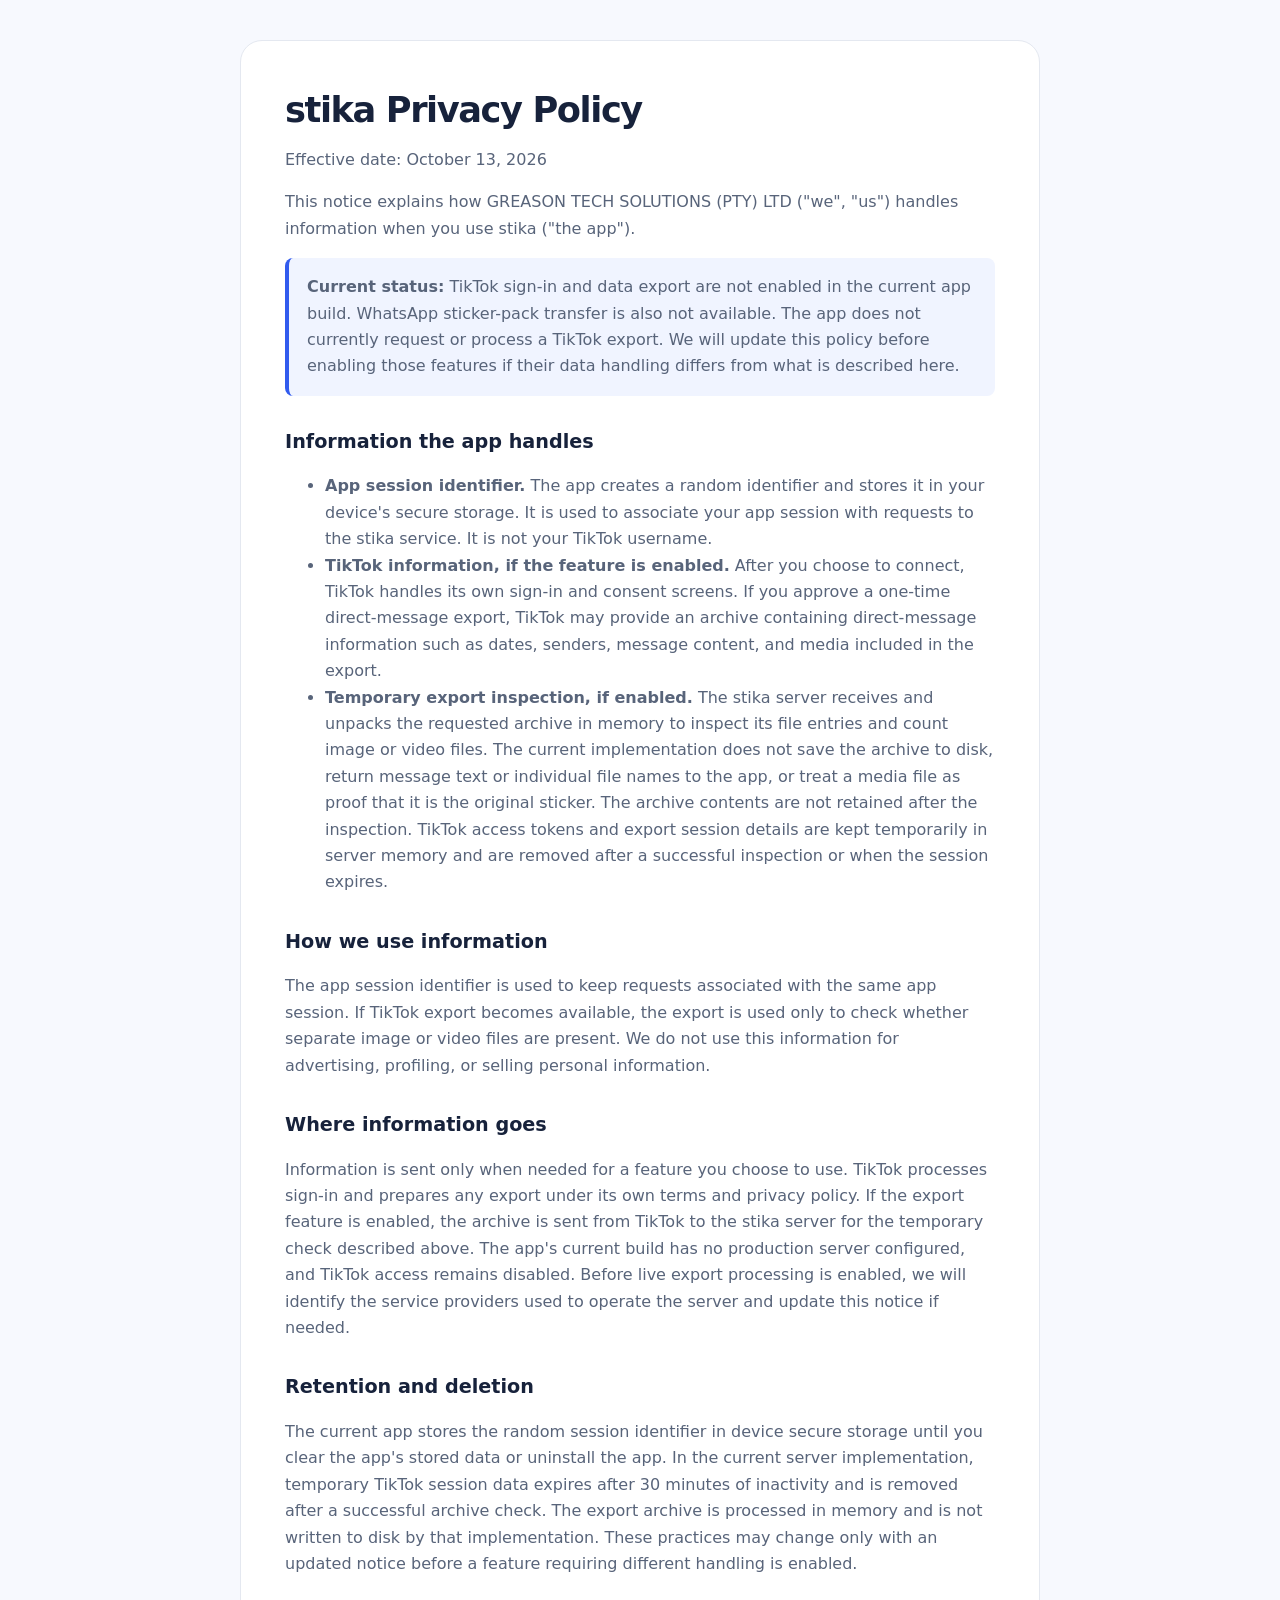
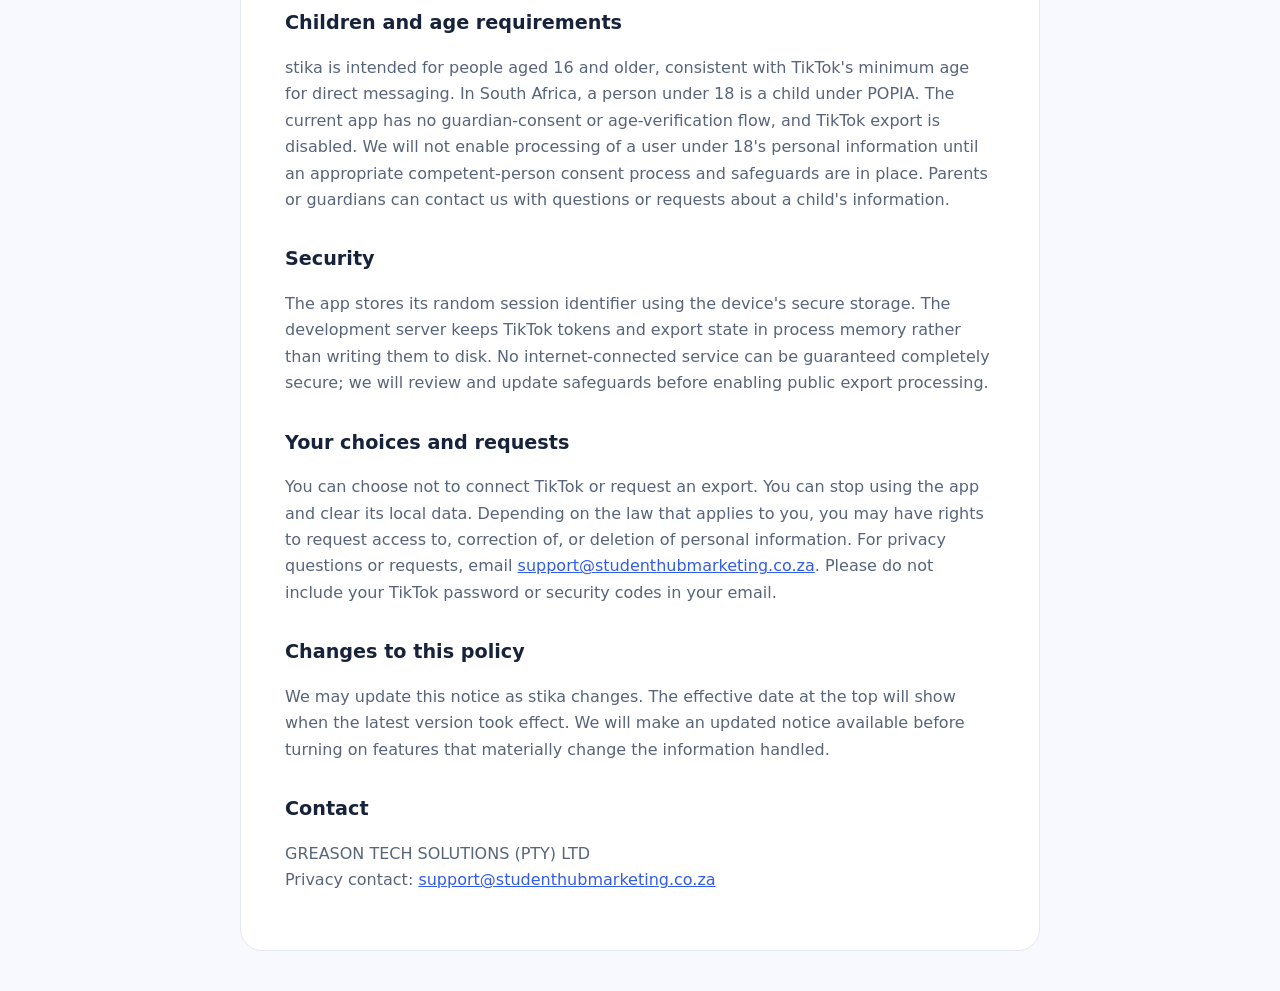
==== index.html @ 4f920cf3 "Add stika privacy policy" ====
<!doctype html>
<html lang="en">
<head>
  <meta charset="utf-8">
  <meta name="viewport" content="width=device-width, initial-scale=1">
  <meta name="description" content="Privacy Policy for the stika mobile app.">
  <title>stika Privacy Policy</title>
  <style>
    :root { color-scheme: light; --ink:#17223b; --muted:#58647a; --blue:#315bee; --line:#e4e8f0; --paper:#f7f9fe; }
    * { box-sizing:border-box; }
    body { margin:0; background:var(--paper); color:var(--ink); font:16px/1.65 system-ui,-apple-system,Segoe UI,Roboto,sans-serif; }
    main { max-width:800px; margin:40px auto; padding:40px 44px; background:#fff; border:1px solid var(--line); border-radius:22px; }
    h1 { margin:0 0 8px; font-size:2.2rem; letter-spacing:-.04em; }
    h2 { margin:30px 0 8px; font-size:1.2rem; }
    p, li { color:var(--muted); }
    a { color:var(--blue); }
    .date { margin-top:0; color:var(--muted); }
    .notice { padding:16px 18px; border-left:4px solid var(--blue); background:#f0f4ff; border-radius:8px; }
    @media(max-width:600px) { main { margin:0; padding:28px 20px; border:0; border-radius:0; } }
  </style>
</head>
<body>
<main>
  <h1>stika Privacy Policy</h1>
  <p class="date">Effective date: October 13, 2026</p>

  <p>This notice explains how GREASON TECH SOLUTIONS (PTY) LTD ("we", "us") handles information when you use stika ("the app").</p>

  <p class="notice"><strong>Current status:</strong> TikTok sign-in and data export are not enabled in the current app build. WhatsApp sticker-pack transfer is also not available. The app does not currently request or process a TikTok export. We will update this policy before enabling those features if their data handling differs from what is described here.</p>

  <h2>Information the app handles</h2>
  <ul>
    <li><strong>App session identifier.</strong> The app creates a random identifier and stores it in your device's secure storage. It is used to associate your app session with requests to the stika service. It is not your TikTok username.</li>
    <li><strong>TikTok information, if the feature is enabled.</strong> After you choose to connect, TikTok handles its own sign-in and consent screens. If you approve a one-time direct-message export, TikTok may provide an archive containing direct-message information such as dates, senders, message content, and media included in the export.</li>
    <li><strong>Temporary export inspection, if enabled.</strong> The stika server receives and unpacks the requested archive in memory to inspect its file entries and count image or video files. The current implementation does not save the archive to disk, return message text or individual file names to the app, or treat a media file as proof that it is the original sticker. The archive contents are not retained after the inspection. TikTok access tokens and export session details are kept temporarily in server memory and are removed after a successful inspection or when the session expires.</li>
  </ul>

  <h2>How we use information</h2>
  <p>The app session identifier is used to keep requests associated with the same app session. If TikTok export becomes available, the export is used only to check whether separate image or video files are present. We do not use this information for advertising, profiling, or selling personal information.</p>

  <h2>Where information goes</h2>
  <p>Information is sent only when needed for a feature you choose to use. TikTok processes sign-in and prepares any export under its own terms and privacy policy. If the export feature is enabled, the archive is sent from TikTok to the stika server for the temporary check described above. The app's current build has no production server configured, and TikTok access remains disabled. Before live export processing is enabled, we will identify the service providers used to operate the server and update this notice if needed.</p>

  <h2>Retention and deletion</h2>
  <p>The current app stores the random session identifier in device secure storage until you clear the app's stored data or uninstall the app. In the current server implementation, temporary TikTok session data expires after 30 minutes of inactivity and is removed after a successful archive check. The export archive is processed in memory and is not written to disk by that implementation. These practices may change only with an updated notice before a feature requiring different handling is enabled.</p>

  <h2>Children and age requirements</h2>
  <p>stika is intended for people aged 16 and older, consistent with TikTok's minimum age for direct messaging. In South Africa, a person under 18 is a child under POPIA. The current app has no guardian-consent or age-verification flow, and TikTok export is disabled. We will not enable processing of a user under 18's personal information until an appropriate competent-person consent process and safeguards are in place. Parents or guardians can contact us with questions or requests about a child's information.</p>

  <h2>Security</h2>
  <p>The app stores its random session identifier using the device's secure storage. The development server keeps TikTok tokens and export state in process memory rather than writing them to disk. No internet-connected service can be guaranteed completely secure; we will review and update safeguards before enabling public export processing.</p>

  <h2>Your choices and requests</h2>
  <p>You can choose not to connect TikTok or request an export. You can stop using the app and clear its local data. Depending on the law that applies to you, you may have rights to request access to, correction of, or deletion of personal information. For privacy questions or requests, email <a href="mailto:support@studenthubmarketing.co.za">support@studenthubmarketing.co.za</a>. Please do not include your TikTok password or security codes in your email.</p>

  <h2>Changes to this policy</h2>
  <p>We may update this notice as stika changes. The effective date at the top will show when the latest version took effect. We will make an updated notice available before turning on features that materially change the information handled.</p>

  <h2>Contact</h2>
  <p>GREASON TECH SOLUTIONS (PTY) LTD<br>
  Privacy contact: <a href="mailto:support@studenthubmarketing.co.za">support@studenthubmarketing.co.za</a></p>
</main>
</body>
</html>
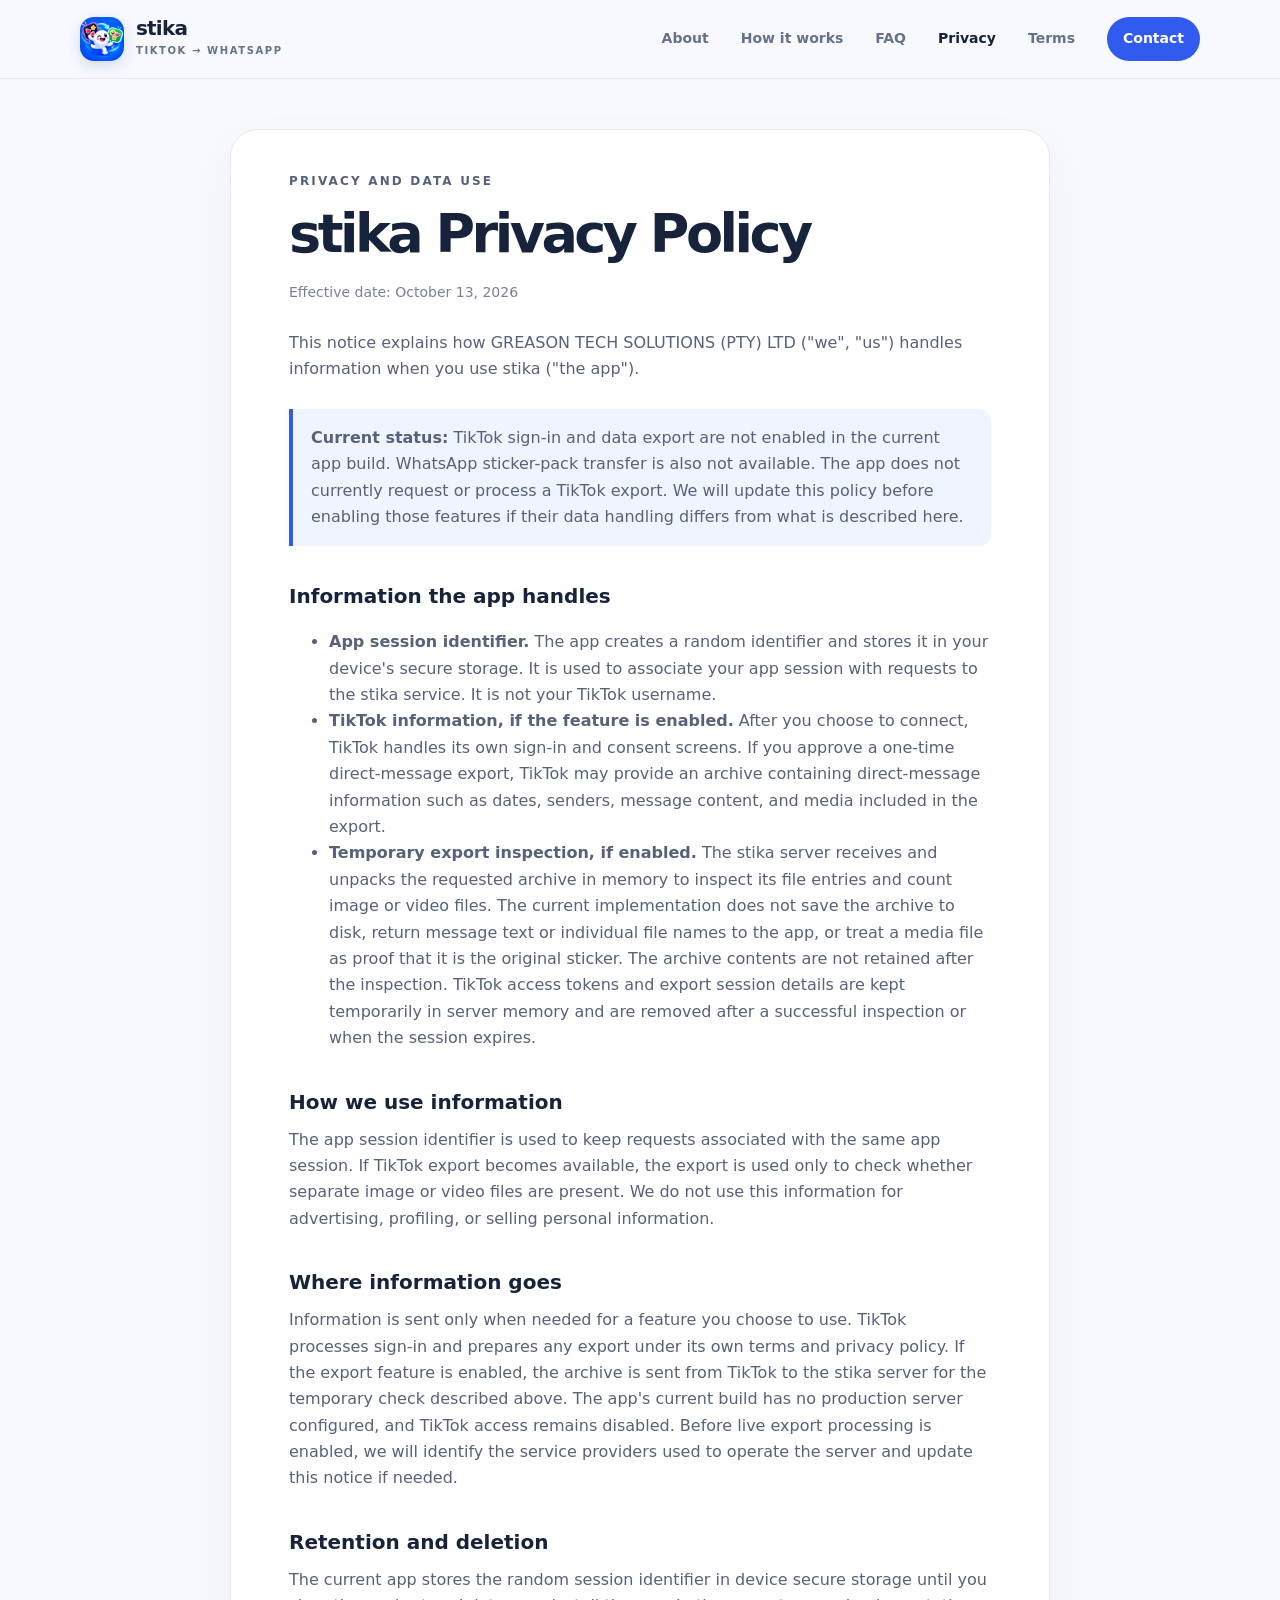
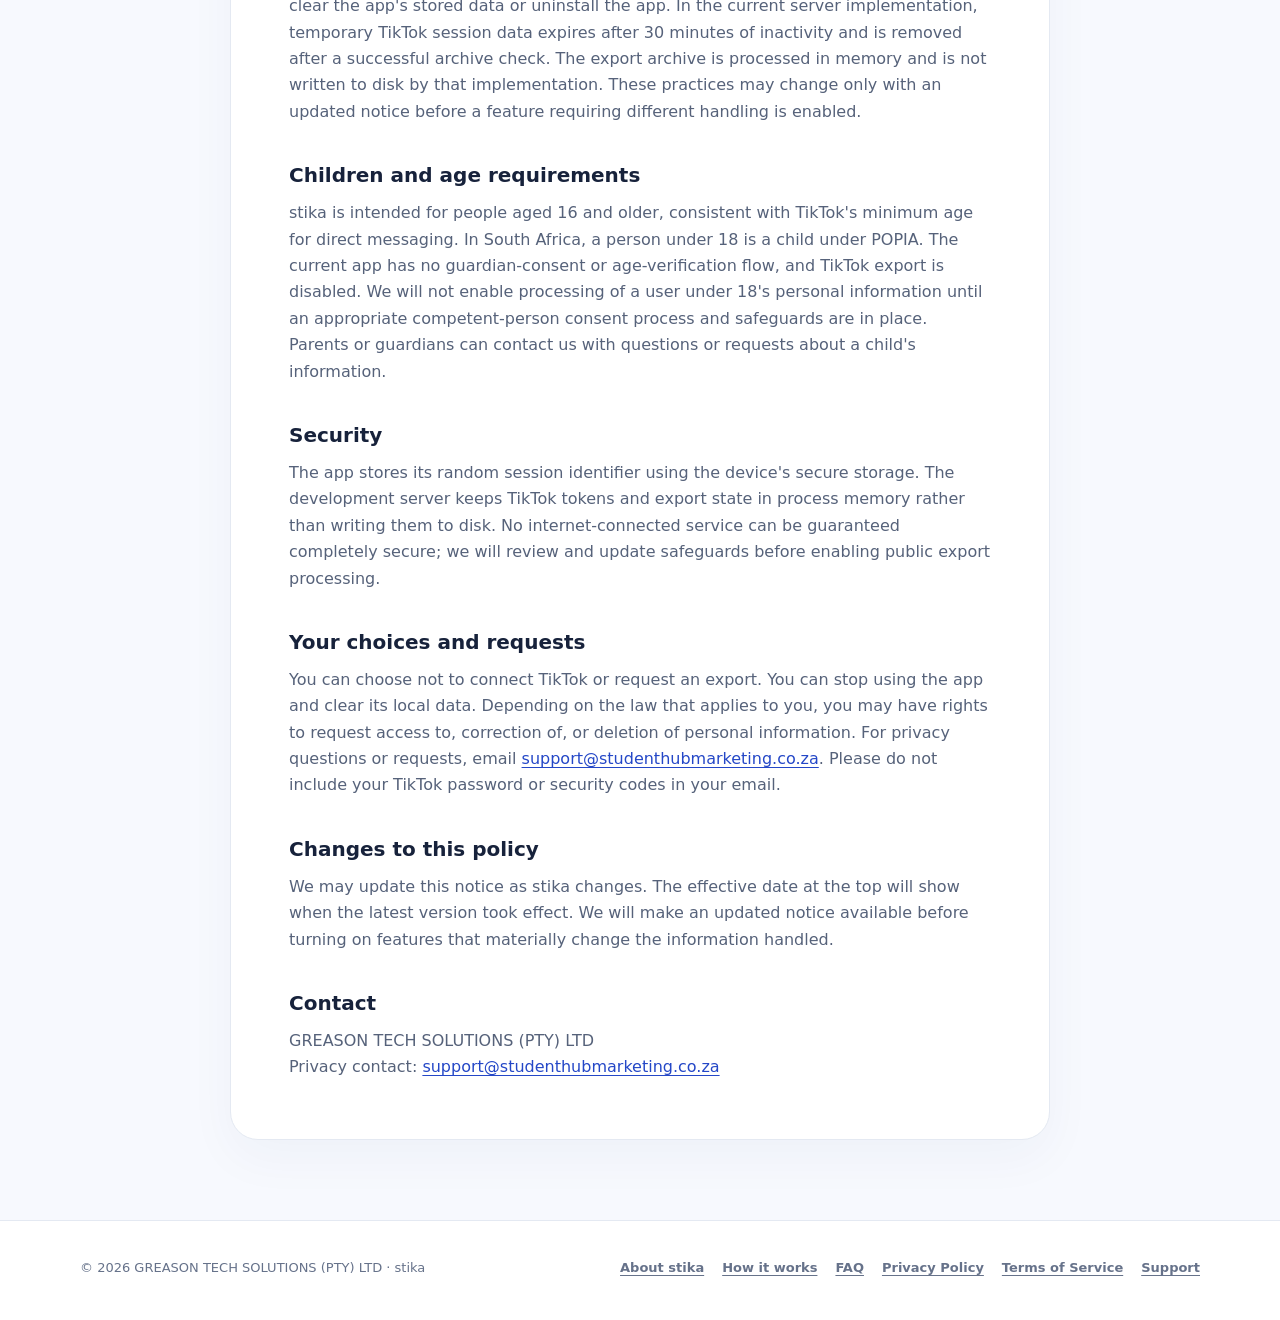
==== commit f12bfbc4: "Publish Stika website and approved terms" ====
--- a/index.html
+++ b/index.html
@@ -4,29 +4,36 @@
   <meta charset="utf-8">
   <meta name="viewport" content="width=device-width, initial-scale=1">
   <meta name="description" content="Privacy Policy for the stika mobile app.">
+  <meta name="theme-color" content="#f7f9fe">
   <title>stika Privacy Policy</title>
-  <style>
-    :root { color-scheme: light; --ink:#17223b; --muted:#58647a; --blue:#315bee; --line:#e4e8f0; --paper:#f7f9fe; }
-    * { box-sizing:border-box; }
-    body { margin:0; background:var(--paper); color:var(--ink); font:16px/1.65 system-ui,-apple-system,Segoe UI,Roboto,sans-serif; }
-    main { max-width:800px; margin:40px auto; padding:40px 44px; background:#fff; border:1px solid var(--line); border-radius:22px; }
-    h1 { margin:0 0 8px; font-size:2.2rem; letter-spacing:-.04em; }
-    h2 { margin:30px 0 8px; font-size:1.2rem; }
-    p, li { color:var(--muted); }
-    a { color:var(--blue); }
-    .date { margin-top:0; color:var(--muted); }
-    .notice { padding:16px 18px; border-left:4px solid var(--blue); background:#f0f4ff; border-radius:8px; }
-    @media(max-width:600px) { main { margin:0; padding:28px 20px; border:0; border-radius:0; } }
-  </style>
+  <link rel="icon" href="assets/stika-icon.png" type="image/png">
+  <link rel="stylesheet" href="site.css">
 </head>
 <body>
-<main>
+<header class="site-header">
+  <div class="wrap nav">
+    <a class="brand" href="about.html" aria-label="stika home">
+      <img src="assets/stika-icon.png" alt="">
+      <span><strong>stika</strong><small>TIKTOK → WHATSAPP</small></span>
+    </a>
+    <nav class="nav-links" aria-label="Main navigation">
+      <a href="about.html">About</a>
+      <a href="how-it-works.html">How it works</a>
+      <a href="faq.html">FAQ</a>
+      <a href="index.html" aria-current="page">Privacy</a>
+      <a href="terms.html">Terms</a>
+      <a href="mailto:support@studenthubmarketing.co.za" class="nav-cta">Contact</a>
+    </nav>
+  </div>
+</header>
+<main class="legal">
+  <p class="eyebrow">Privacy and data use</p>
   <h1>stika Privacy Policy</h1>
   <p class="date">Effective date: October 13, 2026</p>
 
   <p>This notice explains how GREASON TECH SOLUTIONS (PTY) LTD ("we", "us") handles information when you use stika ("the app").</p>
 
-  <p class="notice"><strong>Current status:</strong> TikTok sign-in and data export are not enabled in the current app build. WhatsApp sticker-pack transfer is also not available. The app does not currently request or process a TikTok export. We will update this policy before enabling those features if their data handling differs from what is described here.</p>
+  <p class="policy-notice"><strong>Current status:</strong> TikTok sign-in and data export are not enabled in the current app build. WhatsApp sticker-pack transfer is also not available. The app does not currently request or process a TikTok export. We will update this policy before enabling those features if their data handling differs from what is described here.</p>
 
   <h2>Information the app handles</h2>
   <ul>
@@ -57,8 +64,20 @@
   <p>We may update this notice as stika changes. The effective date at the top will show when the latest version took effect. We will make an updated notice available before turning on features that materially change the information handled.</p>
 
   <h2>Contact</h2>
-  <p>GREASON TECH SOLUTIONS (PTY) LTD<br>
-  Privacy contact: <a href="mailto:support@studenthubmarketing.co.za">support@studenthubmarketing.co.za</a></p>
+  <p>GREASON TECH SOLUTIONS (PTY) LTD<br>Privacy contact: <a href="mailto:support@studenthubmarketing.co.za">support@studenthubmarketing.co.za</a></p>
 </main>
+<footer class="footer">
+  <div class="wrap footer-inner">
+    <p>© 2026 GREASON TECH SOLUTIONS (PTY) LTD · stika</p>
+    <nav class="footer-links" aria-label="Legal and product links">
+      <a href="about.html">About stika</a>
+      <a href="how-it-works.html">How it works</a>
+      <a href="faq.html">FAQ</a>
+      <a href="index.html">Privacy Policy</a>
+      <a href="terms.html">Terms of Service</a>
+      <a href="mailto:support@studenthubmarketing.co.za">Support</a>
+    </nav>
+  </div>
+</footer>
 </body>
 </html>
--- a/site.css
+++ b/site.css
@@ -0,0 +1,110 @@
+:root {
+  color-scheme: light;
+  --ink: #17223b;
+  --muted: #66728a;
+  --blue: #315bee;
+  --blue-dark: #2447c7;
+  --line: #e4e9f2;
+  --paper: #f7f9fe;
+  --white: #fff;
+  --mint: #e8f6ef;
+  --amber: #fff3df;
+  --radius: 24px;
+}
+
+* { box-sizing: border-box; }
+html { scroll-behavior: smooth; }
+body {
+  margin: 0;
+  color: var(--ink);
+  background: var(--paper);
+  font: 16px/1.65 Inter, ui-sans-serif, system-ui, -apple-system, BlinkMacSystemFont, "Segoe UI", sans-serif;
+}
+a { color: var(--blue-dark); text-underline-offset: 3px; }
+a:hover { color: var(--blue); }
+.wrap { width: min(1120px, calc(100% - 48px)); margin-inline: auto; }
+.site-header { position: sticky; z-index: 5; top: 0; border-bottom: 1px solid rgba(228,233,242,.9); background: rgba(247,249,254,.94); backdrop-filter: blur(16px); }
+.nav { min-height: 78px; display: flex; align-items: center; justify-content: space-between; gap: 28px; }
+.brand { display: inline-flex; align-items: center; gap: 12px; color: var(--ink); text-decoration: none; }
+.brand img { width: 44px; height: 44px; border-radius: 14px; box-shadow: 0 5px 14px rgba(33,63,135,.16); }
+.brand strong { display: block; font-size: 20px; line-height: 1.05; letter-spacing: -.04em; }
+.brand small { display: block; margin-top: 4px; color: var(--muted); font-size: 10px; font-weight: 800; letter-spacing: .16em; }
+.nav-links { display: flex; align-items: center; gap: clamp(14px, 3vw, 32px); }
+.nav-links a { color: var(--muted); font-size: 14px; font-weight: 700; text-decoration: none; }
+.nav-links a:hover, .nav-links a[aria-current="page"] { color: var(--ink); }
+.nav-cta { padding: 10px 16px; border-radius: 999px; color: white !important; background: var(--blue); }
+.hero { position: relative; overflow: hidden; padding: 92px 0 82px; }
+.hero::before { position: absolute; z-index: -1; top: -170px; right: -95px; width: 560px; height: 560px; border-radius: 50%; background: radial-gradient(circle, #dce8ff 0%, rgba(220,232,255,0) 70%); content: ""; }
+.hero-grid { display: grid; grid-template-columns: 1.1fr .9fr; align-items: center; gap: 56px; }
+.eyebrow { margin: 0 0 14px; color: var(--blue-dark); font-size: 12px; font-weight: 900; letter-spacing: .18em; text-transform: uppercase; }
+h1, h2, h3, p { margin-top: 0; }
+h1 { max-width: 700px; margin-bottom: 20px; font-size: clamp(42px, 6.3vw, 72px); line-height: 1.02; letter-spacing: -.065em; }
+.hero-copy { max-width: 620px; color: var(--muted); font-size: clamp(18px, 2vw, 21px); line-height: 1.55; }
+.hero-actions { display: flex; flex-wrap: wrap; gap: 12px; margin-top: 30px; }
+.button { display: inline-flex; min-height: 48px; align-items: center; justify-content: center; padding: 12px 19px; border: 1px solid var(--blue); border-radius: 15px; color: white; background: var(--blue); font-weight: 800; text-decoration: none; box-shadow: 0 9px 24px rgba(49,91,238,.16); }
+.button:hover { color: white; background: var(--blue-dark); }
+.button.secondary { border-color: var(--line); color: var(--ink); background: white; box-shadow: none; }
+.transfer-card { position: relative; min-height: 330px; display: grid; place-items: center; border: 1px solid #e4ebfb; border-radius: 34px; background: linear-gradient(145deg, #edf3ff, #e8eeff); }
+.transfer-orbit { position: absolute; width: 255px; height: 255px; border: 1px solid rgba(49,91,238,.18); border-radius: 50%; }
+.transfer-flow { position: relative; display: flex; align-items: center; gap: 12px; }
+.app-tile { width: 122px; min-height: 128px; display: grid; place-items: center; align-content: center; gap: 8px; border-radius: 26px; background: white; box-shadow: 0 14px 34px rgba(26,47,99,.1); }
+.app-tile .symbol { font-size: 38px; font-weight: 900; line-height: 1; }
+.app-tile strong { font-size: 15px; }
+.app-tile.tiktok { border-bottom: 5px solid #fe2c55; }
+.app-tile.whatsapp { border-bottom: 5px solid #20c875; }
+.flow-arrow { color: var(--blue); font-size: 34px; font-weight: 900; }
+.status-pill { position: absolute; right: 20px; bottom: 20px; padding: 8px 12px; border: 1px solid #f1dfc1; border-radius: 999px; color: #946018; background: #fff8eb; font-size: 11px; font-weight: 800; }
+.section { padding: 76px 0; }
+.section.white { background: white; }
+.section-heading { max-width: 700px; margin-bottom: 34px; }
+.section-heading h2 { margin-bottom: 12px; font-size: clamp(30px, 4vw, 46px); line-height: 1.1; letter-spacing: -.05em; }
+.section-heading p { color: var(--muted); font-size: 18px; }
+.steps { display: grid; grid-template-columns: repeat(4, 1fr); gap: 16px; }
+.step-card, .info-card, .faq-item { padding: 23px; border: 1px solid var(--line); border-radius: 22px; background: white; }
+.step-num { display: inline-grid; width: 34px; height: 34px; place-items: center; margin-bottom: 18px; border-radius: 12px; color: var(--blue-dark); background: #edf1ff; font-size: 12px; font-weight: 900; }
+.step-card h3, .info-card h3, .faq-item h3 { margin-bottom: 8px; font-size: 17px; letter-spacing: -.02em; }
+.step-card p, .info-card p, .faq-item p { margin-bottom: 0; color: var(--muted); font-size: 14px; }
+.two-col { display: grid; grid-template-columns: 1fr 1fr; gap: 18px; }
+.info-card { padding: 28px; }
+.info-card.accent { border-color: #dbe7ff; background: #eef3ff; }
+.info-card.green { border-color: #d6ecdf; background: #f0f9f4; }
+.info-card.amber { border-color: #f1e1c6; background: var(--amber); }
+.callout { padding: 20px 22px; border-left: 4px solid var(--blue); border-radius: 0 16px 16px 0; color: #41506b; background: #eef3ff; }
+.faq-list { display: grid; grid-template-columns: 1fr 1fr; gap: 14px; }
+.footer { padding: 36px 0 42px; border-top: 1px solid var(--line); background: white; }
+.footer-inner { display: flex; align-items: center; justify-content: space-between; gap: 24px; }
+.footer p { margin: 0; color: var(--muted); font-size: 13px; }
+.footer-links { display: flex; flex-wrap: wrap; gap: 18px; }
+.footer-links a { color: var(--muted); font-size: 13px; font-weight: 700; }
+.legal { max-width: 820px; margin: 50px auto 80px; padding: 42px clamp(24px, 6vw, 58px); border: 1px solid var(--line); border-radius: 28px; background: white; box-shadow: 0 18px 50px rgba(35,52,94,.04); }
+.legal h1 { font-size: clamp(36px, 5vw, 54px); }
+.legal h2 { margin-top: 34px; margin-bottom: 8px; font-size: 20px; }
+.legal p, .legal li { color: #56627a; }
+.legal .date { margin-bottom: 26px; color: #778199; font-size: 14px; }
+.draft-banner { margin-bottom: 24px; padding: 14px 16px; border: 1px solid #f1d59a; border-radius: 14px; color: #7b4b05; background: #fff8e8; font-weight: 800; }
+.policy-notice { margin: 26px 0; padding: 16px 18px; border-left: 4px solid var(--blue); border-radius: 0 12px 12px 0; background: #f0f4ff; }
+.small { color: var(--muted); font-size: 13px; }
+@media (max-width: 800px) {
+  .hero { padding: 64px 0 54px; }
+  .hero-grid { grid-template-columns: 1fr; gap: 32px; }
+  .transfer-card { min-height: 270px; }
+  .steps { grid-template-columns: 1fr 1fr; }
+}
+@media (max-width: 560px) {
+  .wrap { width: min(100% - 32px, 1120px); }
+  .nav { min-height: 70px; align-items: flex-start; padding: 12px 0; }
+  .brand img { width: 38px; height: 38px; }
+  .brand strong { font-size: 18px; }
+  .brand small { font-size: 8px; }
+  .nav-links { max-width: 57%; flex-wrap: wrap; justify-content: flex-end; gap: 6px 13px; padding-top: 4px; }
+  .nav-links a { font-size: 12px; }
+  .nav-cta { padding: 5px 10px; }
+  .hero { padding: 54px 0 46px; }
+  .transfer-card { min-height: 235px; }
+  .transfer-orbit { width: 205px; height: 205px; }
+  .app-tile { width: 100px; min-height: 110px; }
+  .section { padding: 56px 0; }
+  .steps, .two-col, .faq-list { grid-template-columns: 1fr; }
+  .footer-inner { align-items: flex-start; flex-direction: column; }
+  .legal { margin: 24px auto 48px; padding: 28px 22px; border-radius: 18px; }
+}
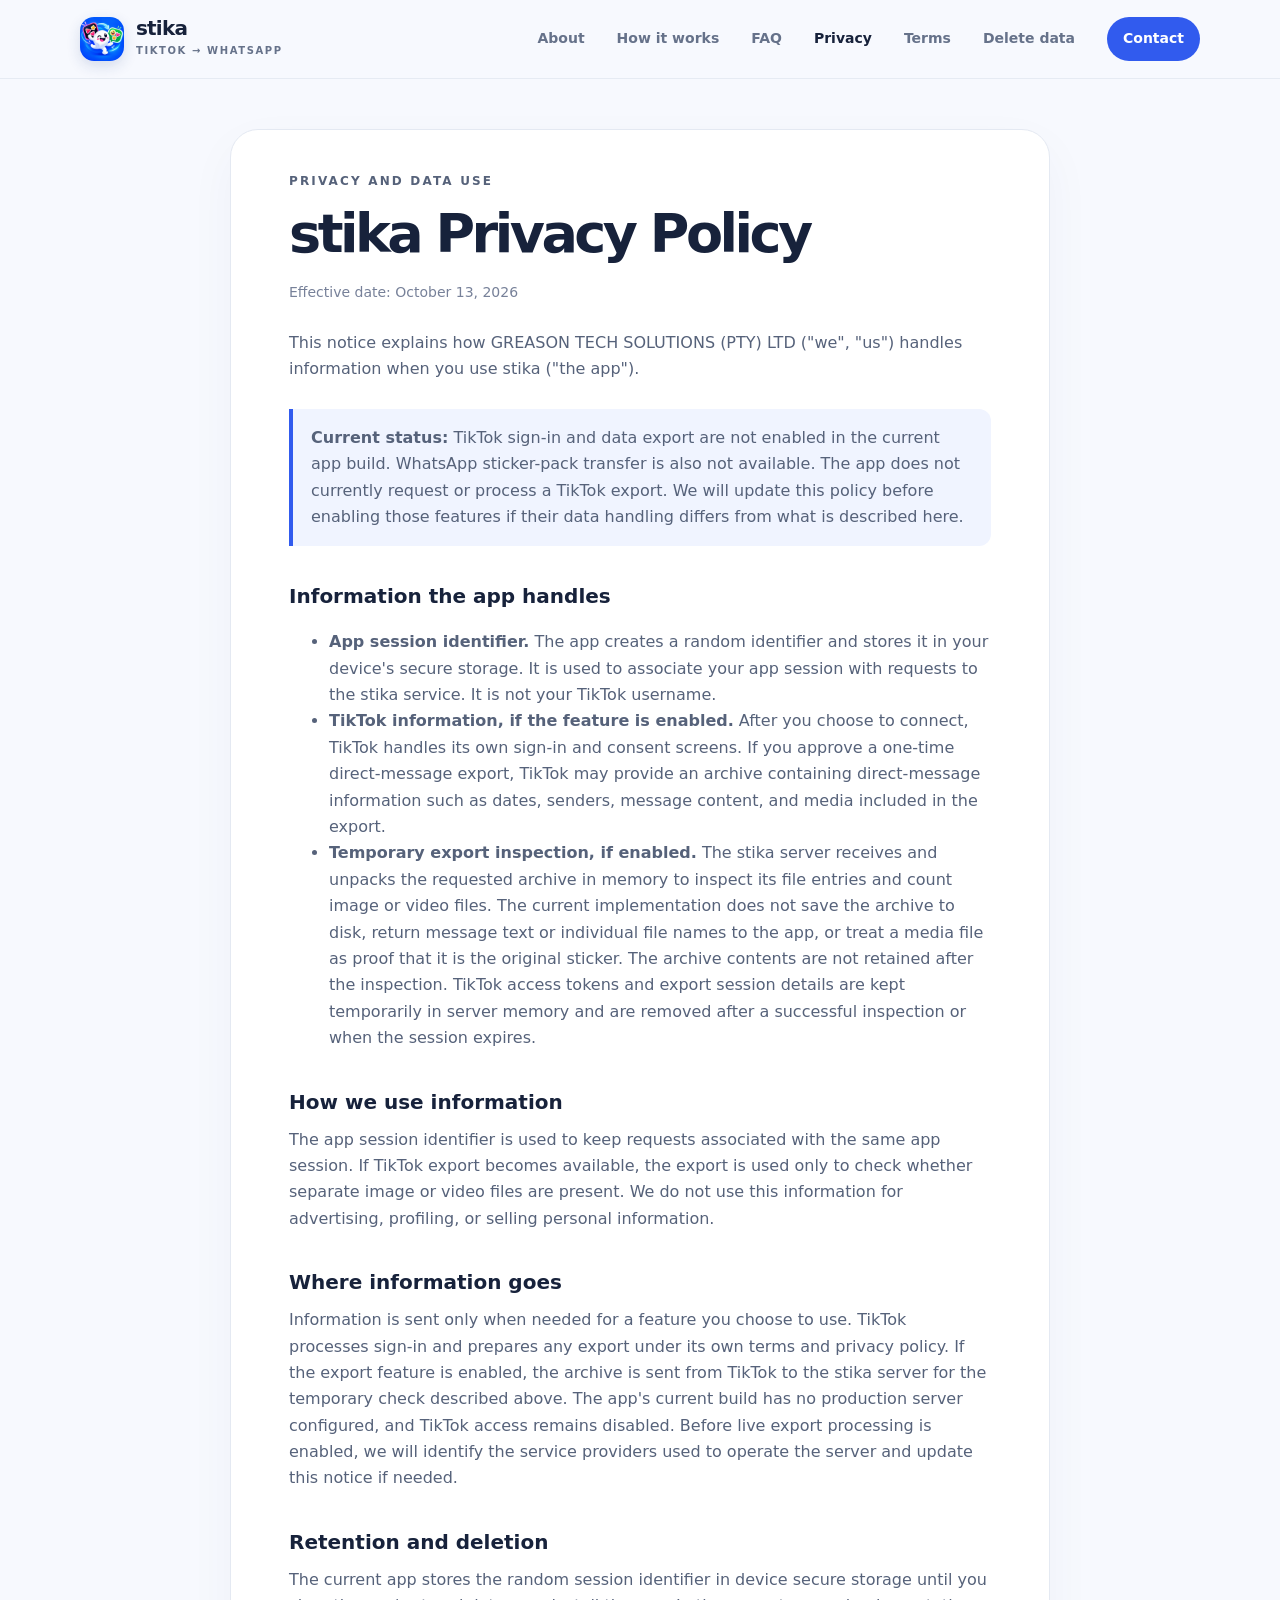
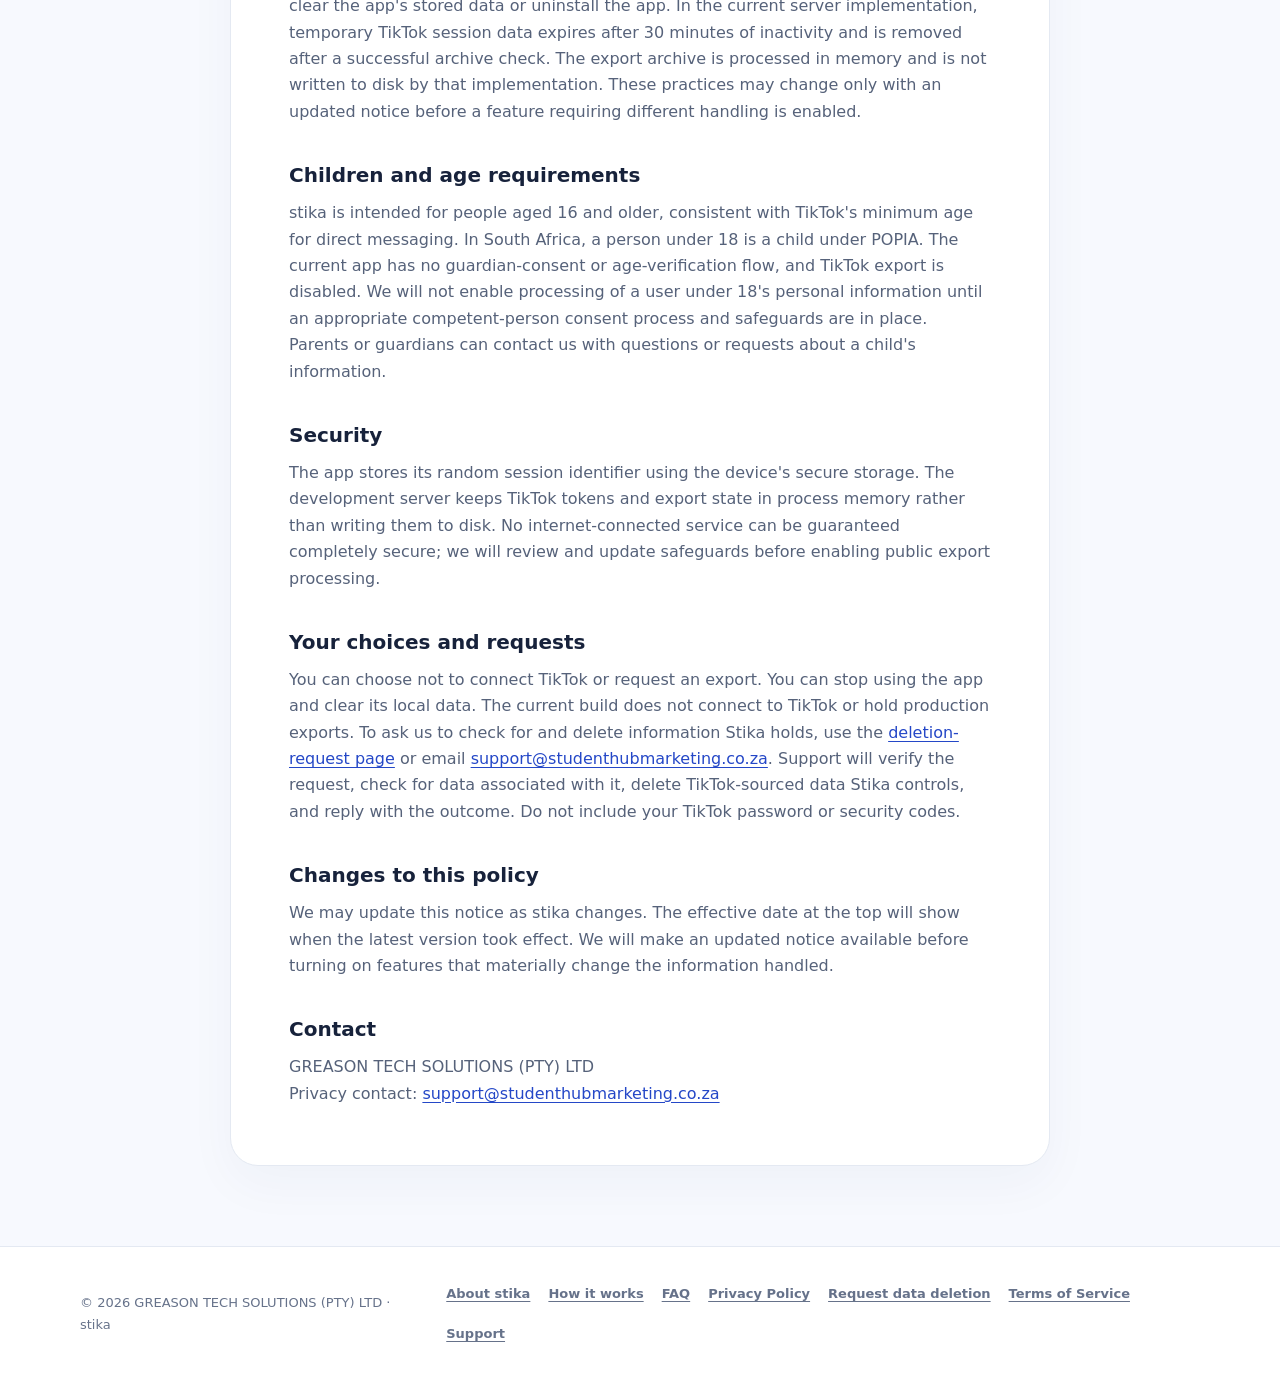
==== commit fd72891e: "Add Stika data deletion request flow" ====
--- a/index.html
+++ b/index.html
@@ -22,6 +22,7 @@
       <a href="faq.html">FAQ</a>
       <a href="index.html" aria-current="page">Privacy</a>
       <a href="terms.html">Terms</a>
+      <a href="deletion.html">Delete data</a>
       <a href="mailto:support@studenthubmarketing.co.za" class="nav-cta">Contact</a>
     </nav>
   </div>
@@ -58,7 +59,7 @@
   <p>The app stores its random session identifier using the device's secure storage. The development server keeps TikTok tokens and export state in process memory rather than writing them to disk. No internet-connected service can be guaranteed completely secure; we will review and update safeguards before enabling public export processing.</p>
 
   <h2>Your choices and requests</h2>
-  <p>You can choose not to connect TikTok or request an export. You can stop using the app and clear its local data. Depending on the law that applies to you, you may have rights to request access to, correction of, or deletion of personal information. For privacy questions or requests, email <a href="mailto:support@studenthubmarketing.co.za">support@studenthubmarketing.co.za</a>. Please do not include your TikTok password or security codes in your email.</p>
+  <p>You can choose not to connect TikTok or request an export. You can stop using the app and clear its local data. The current build does not connect to TikTok or hold production exports. To ask us to check for and delete information Stika holds, use the <a href="deletion.html">deletion-request page</a> or email <a href="mailto:support@studenthubmarketing.co.za?subject=%5Bstika%20privacy%20request%5D%20Data%20deletion">support@studenthubmarketing.co.za</a>. Support will verify the request, check for data associated with it, delete TikTok-sourced data Stika controls, and reply with the outcome. Do not include your TikTok password or security codes.</p>
 
   <h2>Changes to this policy</h2>
   <p>We may update this notice as stika changes. The effective date at the top will show when the latest version took effect. We will make an updated notice available before turning on features that materially change the information handled.</p>
@@ -74,6 +75,7 @@
       <a href="how-it-works.html">How it works</a>
       <a href="faq.html">FAQ</a>
       <a href="index.html">Privacy Policy</a>
+      <a href="deletion.html">Request data deletion</a>
       <a href="terms.html">Terms of Service</a>
       <a href="mailto:support@studenthubmarketing.co.za">Support</a>
     </nav>
--- a/site.css
+++ b/site.css
@@ -84,6 +84,14 @@
 .draft-banner { margin-bottom: 24px; padding: 14px 16px; border: 1px solid #f1d59a; border-radius: 14px; color: #7b4b05; background: #fff8e8; font-weight: 800; }
 .policy-notice { margin: 26px 0; padding: 16px 18px; border-left: 4px solid var(--blue); border-radius: 0 12px 12px 0; background: #f0f4ff; }
 .small { color: var(--muted); font-size: 13px; }
+.request-form { display: grid; gap: 10px; margin: 26px 0 36px; padding: 24px; border: 1px solid var(--line); border-radius: 20px; background: white; }
+.request-form label { margin-top: 8px; font-weight: 800; }
+.request-form input, .request-form select { width: 100%; min-height: 48px; padding: 11px 13px; border: 1px solid #cfd7e6; border-radius: 12px; color: var(--ink); background: white; font: inherit; }
+.request-form input:focus, .request-form select:focus { outline: 3px solid rgba(49,91,238,.18); border-color: var(--blue); }
+.request-form button { width: fit-content; margin-top: 12px; cursor: pointer; font: inherit; }
+.request-form [hidden] { display: none; }
+ol { padding-left: 24px; }
+ol li { margin: 8px 0; color: #56627a; }
 @media (max-width: 800px) {
   .hero { padding: 64px 0 54px; }
   .hero-grid { grid-template-columns: 1fr; gap: 32px; }
